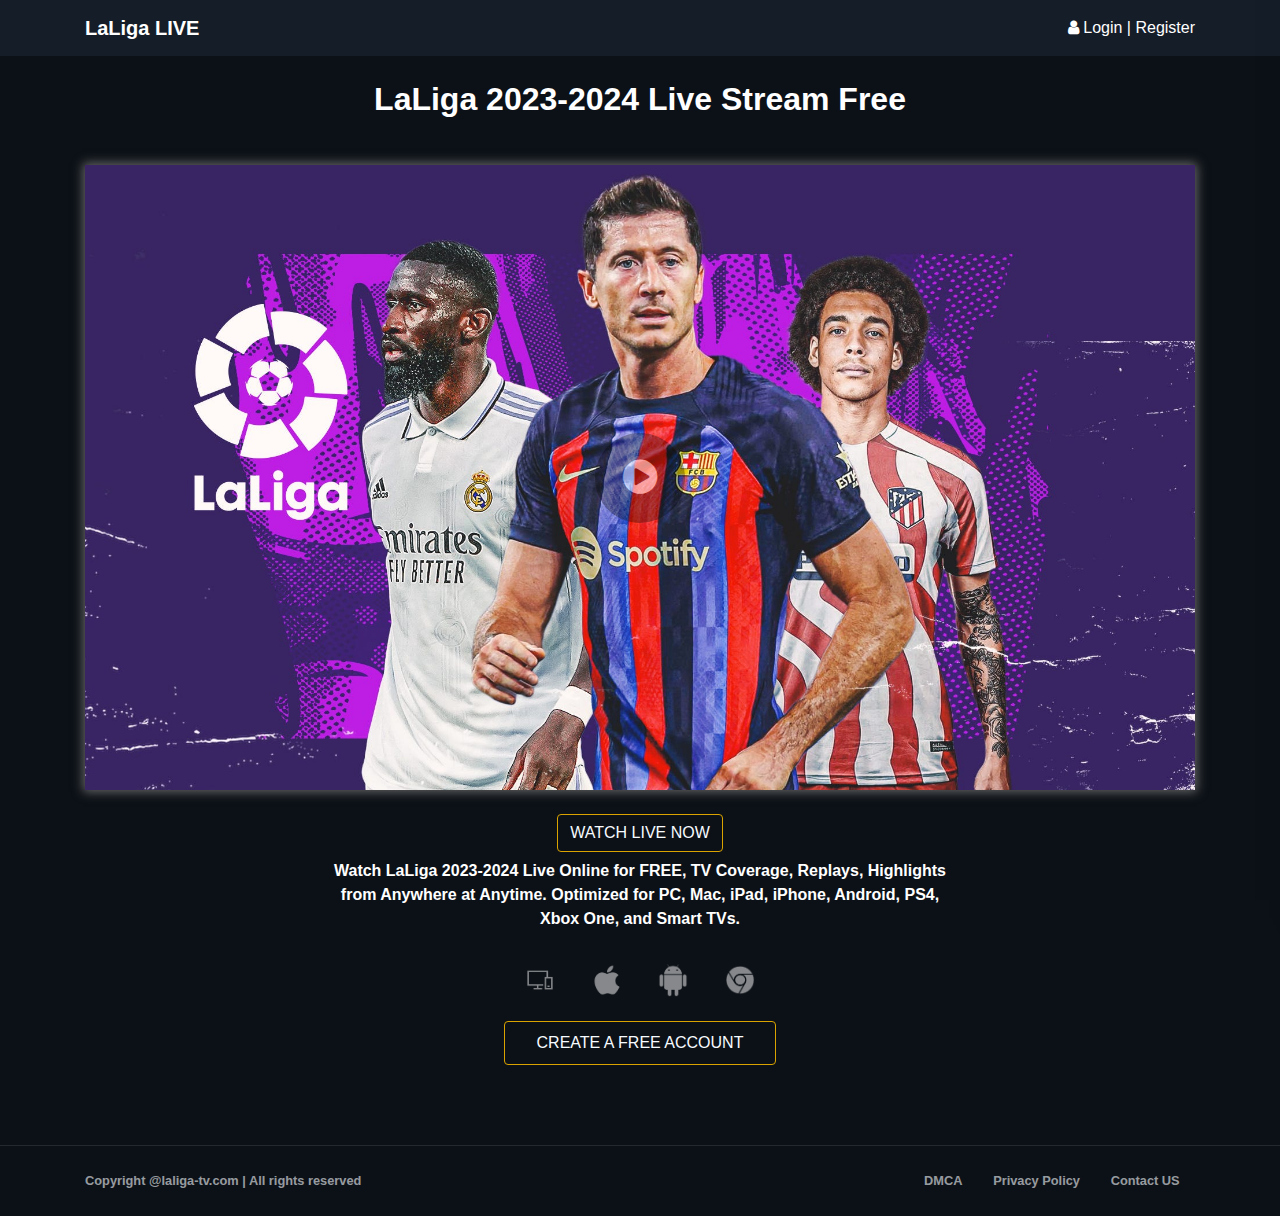
==== index.html @ 84e39f90 "laliga" ====
<!doctype html>
<html lang="en">
<head>
    <meta charset="utf-8">
    <meta name="viewport" content="width=device-width, initial-scale=1, shrink-to-fit=no">
   
	<meta name="keywords" content="">
    <meta name="author" content="">
	
	<link href="https://i.imgur.com/YObo4dq.png" rel="icon" type="image/ico">
	<link href="https://i.imgur.com/YObo4dq.png" rel="icon" type="image/png">

    <title>Stream LaLiga 2023-2024 Live For Free</title>
    <meta name="description" content="Watch LaLiga 2023-2024 Online Without Buffering. Support Android, iPhone, iPad, Tablet." />

    <!-- Bootstrap core CSS -->
    <link href="assets/css/bootstrap.min.css" rel="stylesheet">
	<link href="maxcdn.bootstrapcdn.com/font-awesome/4.3.0/css/font-awesome.min.css" rel="stylesheet">
	
    <!-- Custom styles for this template -->
    <link href="assets/css/style.css" rel="stylesheet">
  </head>

  <body>

    <nav class="navbar navbar-expand-md navbar-dark bg-dark top_menu">
      <div class="container mobile_header">
        <a class="logo navbar-brand" href="register.html"><b>LaLiga LIVE</b></a>
               
        <ul class="nav justify-content-end">
          
          <li class="dropdown">
              <a href="#" class="signin_btn"  role="button" aria-expanded="true">
                  <i class="fa fa-user"></i> Login | </span>
              </a>
			  <a class="affiliate" href="register.html">Register</a>
          </li>

          
        </ul>
        
      </div>
    </nav>

  <div class="container">
      <div class="header">
	  <br>
        <h2 class="text-center"><b style="color: White;">LaLiga 2023-2024 Live Stream Free</h2>
	  <br>
      </div>
      <div class="video_section" id="video">
	  	<center><img class="img img-fluid" src="main.jpg"></center>
        <div class="video_player videoPlayerBtn">
		  <span id="play" class="play-btn-border ease"><i class="fa fa-play-circle headline-round ease" aria-hidden="true"></i></span>
        </div>
		<div class="text-center videoLoading" style="display:none">
			<span class="spinner loading"></span>
         </div>
		 
		 <div class="controls">	
		 	<div class="controlContent">	 	 	
				<div id="leftControls" >
					<i class="fa fa-play controlBtn videoPlayerBtn" aria-hidden="true"></i> &nbsp;&nbsp;	
					<i class="fa fa-volume-up controlBtn" aria-hidden="true"></i>		
				</div>	
				<div id="rightControls">
					<span class="live-badge__icon"></span> LIVE &nbsp;&nbsp;	
					<i class="fa fa-cog"></i> &nbsp;&nbsp;
					<i class="fa fa-arrows icon-size-fullscreen"></i>	
				</div>	
			</div>		
		 </div>
		 
      </div>
      
	  <br />
	  
	  <div class="text-center">
		<a class="btn btn-outline affiliate" href="register.html">Watch Live Now</a>
	  </div>
	    


           <center> <div class="col-md-7">
			<div class="device-features__content text-left">
				<p class="sub_headline"><center>Watch LaLiga 2023-2024 Live Online for FREE, TV Coverage, Replays, Highlights from Anywhere at Anytime. Optimized for PC, Mac, iPad, iPhone, Android, PS4, Xbox One, and Smart TVs.<center></p>
				<center> <div class="device-features__brands">
					<img class="img-fluid" width="30" src="assets/img/channels/devices_pc.png" alt="All Devices">
					<img class="img-fluid" width="30" src="assets/img/channels/apple_pc.png" alt="iOS">
					<img class="img-fluid" width="30" src="assets/img/channels/android_pc.png" alt="Android">
					<img class="img-fluid" width="30" src="assets/img/channels/chromecast_pc.png" alt="Chromecast">
				</div> </center> </center>				
				<center> <a href="register.html" class="btn btn-md btn-outline affiliate">Create A Free Account</a> </center>
			</div>
		</div>
	  </div>
  </div>
			   
				     
  <footer class="footer">
      <div class="container">
      	<div class="row">
		  <div class="col-md-6 col-xs-12">
		  	<div class="copyright">Copyright @laliga-tv.com | All rights reserved</div>
		  </div>
		  <div class="col-md-6 col-xs-12">
			<div class="footer__links d-flex justify-content-end">
				<a href="https://www.laliga-tv.com/dmca/" data-page='dmca' data-title="DMCA" class="info">DMCA</a>
				<a href="https://www.laliga-tv.com/privacy-policy/" data-page='privacy'  data-title="Privacy Policy" class="info">Privacy Policy</a>
				<a href="https://www.laliga-tv.com/contact-us/" data-page='terms' data-title="Terms and Condition" class="info">Contact US</a>
				
			</div>
		  </div>
		</div>
      </div>
    </footer>
	
	<div id="singin_panel">
		<div class="signin__close">
		<i class="fa fa-close fa-lg" aria-hidden="true"></i>
		</div>
		
		
		<div class="signin__holder">
			<form id="signinform">
				<div class="signin__default">
					<h1>Sign In</h1>
					<div class="signin__group">
						<label for="email" class="">Email</label>
						<input type="text" id="email" placeholder="Enter your email">
					</div>
					<div class="signin__group">
						<label for="password" class="">Password</label>
						<span class="label-note" id="forgotpass">Forgot Password?</span>
						<input type="password" id="password" placeholder="Enter your password">
					</div>
					<div class="form-alert" style="display: none;">Oops! Your Password or email address Doesn't Match!</div>
					<button class="btn btn-outline btn-md mt-3 singin_btn" type="submit">Sign In</button>
					<div class="signin__footer">
						<a href="register.html" class="affiliate" >Don't have an account? <span>Sign Up</span></a>
					</div>
				</div>
			</form>
			
			<form id="resetpassform">
				<div class="signin__resetpassword" style="display: none;">
					<h1>Reset Password</h1>
					<p class="text-muted">Enter your email address and we'll send you a link to reset your password.</p>
					<div class="signin__group">
						<label for="emailreset" class="">Email</label>
						<input type="text" id="emailreset" placeholder="Enter your email">
					</div>
					<div class="form-alert" style="display: none;"></div>
					<button class="btn btn-outline btn-md mt-3" type="submit">Submit</button>
					<div class="signin__footer">
						<a id="signindefault">Back to Sign In</a>
					</div>
				</div>
			</form>
		</div>
		
		
	</div>
	
	<!-- Modal -->
<div class="modal fade" id="video_modal" tabindex="-1" role="dialog" aria-labelledby="exampleModalLabel" aria-hidden="true">
  <div class="modal-dialog modal-lg" role="document">
    <div class="modal-content">
      <div class="modal-header modal_header_info">
        <h6 class="modal-title text-center" id="exampleModalLabel">Please Sign Up to Watch LaLiga 2023-2024 Live Stream Free For Free</h6>
        <button type="button" class="close" data-dismiss="modal" aria-label="Close">
          <span aria-hidden="true">&times;</span>
        </button>
      </div>
      <div class="modal-body">
        <div class="row">
			<div class="col-md-6">
				<div><img class="img-fluid" src="main.jpg" alt="image"></div>
			   
				<h5>Member Login</h5>
				<div class="form-group">
					<input type="text" class="form-control input-sm" id="userid" placeholder="username">
				</div>
				<div class="form-group">
					<input type="password" class="form-control input-sm" id="password" placeholder="password">
				</div>
				<p class="msg">
				</p>
				<input type="button" id="modal_login_btn" class="btn btn-primary" value="Log in">
				<a class="affiliate btn btn-block btn-success" href="register.html" target=""> Sign Up For Free!</a>
			</div>
			<div class="col-md-6">
				<div class="list-group">
					<div class="list-group-item modal-list">
						<h6 class="list-group-item-heading"><i class="fa fa-film biru fa-fw"></i> High Quality Streaming</h6>
						<p class="list-group-item-text">LaLiga 2023-2024 live stream are available in the HD Quality or even higher!</p>
					</div>
					<div class="list-group-item modal-list">
						<h6 class="list-group-item-heading"><i class="fa fa-youtube-play pink fa-fw"></i> Watch Without Limits</h6>
						<p class="list-group-item-text">You will get access to all LaLiga 2023-2024 stream without any limits.</p>
					</div>
					<div class="list-group-item modal-list">
						<h6 class="list-group-item-heading"><i class="fa fa-ban coklat fa-fw"></i> No Ads, 100% Free Advertising</h6>
						<p class="list-group-item-text">Your account will always be free from all kinds of advertising.</p>
					</div>
					<div class="list-group-item modal-list">
						<h6 class="list-group-item-heading"><i class="fa fa-tablet ijo fa-fw"></i> Watch anytime, anywhere</h6>
						<p class="list-group-item-text">It works on your Mobile, TV, PC or MAC!</p>
					</div>                   
				</div>
			</div>
		</div>
      </div>
	  
    </div>
  </div>
</div>


<div class="modal fade" id="page_modal" tabindex="-1" role="dialog" aria-labelledby="exampleModalLabel" aria-hidden="true">
  <div class="modal-dialog modal-lg" role="document">
    <div class="modal-content">
      <div class="modal-header">
        <h5 class="modal-title" id="info_page_title"></h5>
        <button type="button" class="close" data-dismiss="modal" aria-label="Close">
          <span aria-hidden="true">&times;</span>
        </button>
      </div>
      <div class="modal-body">
        
      </div>
      <div class="modal-footer">
        
      </div>
    </div>
  </div>
</div>

    <!-- Bootstrap core JavaScript
    ================================================== -->
    <!-- Placed at the end of the document so the pages load faster -->
    <script src="assets/js/jquery.min.js"></script>
    <script src="assets/js/bootstrap.min.js"></script>
  </body>


</html>


<script type="text/javascript">
$(function(){
	  $('.signin_btn').on('click', function(e){
	  		e.preventDefault();
	  		$('#singin_panel').addClass('open');
	  });
	  
	  $('.signin__close').on('click', function(e){
	  	e.preventDefault();
	  	$('#singin_panel').removeClass('open');
	  });
	  
	  $('#forgotpass').on('click', function(e){
	  	e.preventDefault();
	  	$('.signin__default').hide();
		$('.signin__resetpassword').show();
	  });
	  
	  $('#signindefault').on('click', function(e) {
	  	e.preventDefault();
	  	$('.signin__default').show();
		$('.signin__resetpassword').hide();
	  });
	  $('.singin_btn').on('click', function(e) {
	  	e.preventDefault();
	  	$('.form-alert').show();
		$('#email').addClass('invalid');
	  });
	  
	  $('.login_btn').on('click', function(e){
	  	e.preventDefault();
	  	$('.login_refresh').show();
		$('.login_btn').hide();
		$('.loginError').hide();
	  	setTimeout(function(){
			$('.memberLogin').hide();
			$('.login_refresh').hide();
			$('.loginError').show();
			$('.login_btn').show();
		},2000);
	  });
	  
	  $('#modal_login_btn').on('click', function(e){
	  	e.preventDefault();
	  	str ="<span class='badge badge-info'>Please wait...</span>";
	  	$('.msg').html(str);
		$('.msg').addClass("");
	  	setTimeout(function(){
			str ="<span class='badge badge-warning'>Wrong Username or Password</span>";
	  		$('.msg').html(str);
		},2000);
	  });
	  
	
	  $('.videoPlayerBtn').on('click', function(e){
	  	e.preventDefault();
		let url=$(this).attr('data-url');
		$('.video_player').hide();
		$('.videoLoading').show();
	
		setTimeout(function(){ 
		 // window.location.href=url;
		 $('#video_modal').modal('show');
		}, 2000);
	  });
	  
	  $('#video_modal').on('hidden.bs.modal', function (e) {
	  		e.preventDefault();
	  		$('.videoLoading').hide();
			$('.video_player').show();
		});
	  
	  $('.info').on('click', function(e){
		 e.preventDefault();
		 var page = $(this).attr('data-page');
		 page = page+'.php'
		 page_title = $(this).attr('data-title');
		 //$("#page_modal").load("http://192.168.0.113/landing_page/dcma.php");
		 $('#page_modal').find('.modal-body').load(page, function(data){
		 	$('#info_page_title').text(page_title);
			$('#page_modal').modal('show');
		 });
		 //alert(page);
	  });
	  
	  $('.affiliate').on('click', function(e){
	  	e.preventDefault();
		window.location = "register.html";
	  });
	  
	  $(document).on('click', '.icon-size-fullscreen', function (e) {
		e.preventDefault();
		launchIntoFullscreen(document.getElementById("video"));
		});
		
		$(document).on('click', '.icon-size-actual', function (e) {
			e.preventDefault();
			exitFullscreen();
		});
	  
	  
  
  });
  
	  function launchIntoFullscreen(element) {
		if(element.requestFullscreen) {
			element.requestFullscreen();
		} else if(element.mozRequestFullScreen) {
			element.mozRequestFullScreen();
		} else if(element.webkitRequestFullscreen) {
			element.webkitRequestFullscreen();
		} else if(element.msRequestFullscreen) {
			element.msRequestFullscreen();
		}
		$(".icon-size-fullscreen").removeClass("icon-size-fullscreen").addClass("icon-size-actual");
	}
	function exitFullscreen() {
		if(document.exitFullscreen) {
			document.exitFullscreen();
		} else if(document.mozCancelFullScreen) {
			document.mozCancelFullScreen();
		} else if(document.webkitExitFullscreen) {
			document.webkitExitFullscreen();
		}
		$(".icon-size-actual").removeClass("icon-size-actual").addClass("icon-size-fullscreen");
	}
	$(document).on('webkitfullscreenchange mozfullscreenchange fullscreenchange', function(e){
		e.preventDefault();
		var fullScreen = document.fullscreenElement || document.mozFullScreenElement || document.webkitFullscreenElement || document.msFullscreenElement ? true : false;
		if ( fullScreen ) {
			$(".icon-size-fullscreen").removeClass("icon-size-fullscreen").addClass("icon-size-actual");
		} else {
			$(".icon-size-actual").removeClass("icon-size-actual").addClass("icon-size-fullscreen");
		}
	});


</script>

   <!-- Histats.com  START  (aync)-->
<script type="text/javascript">var _Hasync= _Hasync|| [];
_Hasync.push(['Histats.start', '1,4825863,4,0,0,0,00010000']);
_Hasync.push(['Histats.fasi', '1']);
_Hasync.push(['Histats.track_hits', '']);
(function() {
var hs = document.createElement('script'); hs.type = 'text/javascript'; hs.async = true;
hs.src = ('//s10.histats.com/js15_as.js');
(document.getElementsByTagName('head')[0] || document.getElementsByTagName('body')[0]).appendChild(hs);
})();</script>
<noscript><a href="/" target="_blank"><img  src="//sstatic1.histats.com/0.gif?4825863&101" alt="stats" border="0"></a></noscript>
<!-- Histats.com  END  -->
---- assets/css/style.css ----
@font-face {
	font-family:new_sinkin;
	src:url('https://livetvstream.co/');
	font-weight:normal;
	font-style:normal; 
}


body
{
	background: #0c1117;
};
	color: #ffffff;
}


a.btn.live-btn {
	cursor:default !important;
}
.modal {
	color: #000000;
}
.top_menu.bg-dark
{	
    background-color: #151d28!important;
}

.top_menu .dropdown-menu
{
	right: 0;
	left: auto !important;
	padding: 10px;
	min-width:240px;
}

.top_menu ul li a
{
	color: #ffffff;
}
.top_menu ul li a:hover
{
	text-decoration: none;
}
.header{
	padding-bottom:15px;
}
.video_section
{
	position: relative;
	-webkit-box-shadow: 0 0 10px 2px #666666;
    -moz-box-shadow: 0 0 10px 2px #666666;
    box-shadow: 0 0 10px 2px #666666;
}
.video_player {
	top: 50%;
    left: 50%;
	margin-left:-45px;
	margin-top:-45px;
    position: absolute;
	display:flex;
	/*align-items:center;*/
	height:90px;
	width:90px;
	background: rgba(0,0,0,.6);
	border-radius:50%;
	opacity:0.5;
	text-align:center;
	transition: all 0.5s ease-in-out;
}
#play{
	margin:auto;
}
.video_section:hover
{
	opacity:0.8;
}
.video_section:hover .video_player{
	cursor:pointer;
	opacity:1;
	border:5px solid #c00;
	transition: transform 0.5s;
	 -ms-transform: scale(0.8); /* IE 9 */
	  -webkit-transform: scale(0.8); /* Safari 3-8 */
	  transform: scale(0.8); 
}
.play-btn-border .fa {
    font-size: 40px;
}
.spinner.loading:before {
    content: "";
    height: 66px;
    width: 66px;
    margin: -36px auto auto -33px;
    position: absolute;
    top: 50%;
    left: 50%;
    border-width: 3px;
    border-style: solid;
    border-color: #c00 #c00 #111;
    border-radius: 100%;
    animation: rotation .7s infinite linear;
}
@keyframes rotation{
		0% {
		transform: rotate(0);
		}
		100% {
		transform: rotate(359deg);
		}
	}

.controls
{
	height:0px;
	position:relative;	
	padding-top:0px;
}

#leftControls
{
	float:left;
}
#rightControls
{
	float:right;	
}

.controlContent
{
	width:100%;
	position:absolute;
	bottom:-20px;
	padding:0 15px;
	opacity:0;
}
.video_section:hover .controlContent
{
	transition: 0.9s;
	opacity:0.9;
	transform: translateY(-30px);
}

.controlBtn
{
	cursor:pointer;
}


.channels .channel-list {
    max-width: 100px;
    text-align: center;
    min-height: 50px;
    margin:auto;
}
.channels{
	background-color:#151d28;
	padding: 25px 0px;
}
.channels .btn-secondary {
    opacity: .65;
    background-color: transparent;
    border: 1px solid rgba(255,255,255,.5) !important;
}
.live-badge__icon {
    display: inline-block;
    width: 8px;
    height: 8px;
    margin-right: .25em;
    background-color: #fc0017;
    border-radius: 50%;
    -webkit-animation-name: pulse;
    -webkit-animation-duration: 4s;
    -webkit-animation-iteration-count: infinite;
    animation-name: pulse;
    animation-duration: 2s;
    animation-iteration-count: infinite;
}
@keyframes pulse{
		0% {
		opacity: 1;
		}
		50% {
			opacity: .1;
		}
		100% {
			opacity: 1;
		}
	}
.channels .btn {
    border: none;
    font-size: .7rem;
    padding: .5rem 1.5rem;
    text-transform: uppercase; 
    line-height: 1;
}
.features{
	margin:40px 0px;
	background-color: #151d28;
	padding: 25px 0px;
}
.feature_item{
	margin:0px 10px;
}
.feature_text{
    padding-left: 9px;
}
.feature_sub_title{
	font-size:13px;
	color:#6c757d!important;
}
.device-features {
	margin-top:90px;
}
.box_images .col-6 {
	padding:0px;
}
.box_images img{
	
}
.headline {
    font-family: new_sinkin;
    color: #fff;
    font-size: 1.75em;
    margin-bottom: 6px;
	
	font-weight: bold;
    font-style: italic;
}
.sub_headline {
    color: #fff;
    font-size: 1em;
    margin-bottom: .5em;
	font-family: 'Roboto Condensed',sans-serif;
	font-size:14px;
}
.device-features__brands {
    margin-bottom: .5em;
}
.device-features__brands img {
    margin: 1em;
    opacity: .5;
}
.btn-md {
    padding: .8em 2em;
    font-size: 1em;
    line-height: 1;
}
.btn-outline {
    border: 1px solid #daa300;
    color: #f7fbff;
    background-color: transparent;
	text-transform:uppercase;
}
.btn-outline:hover{
	color: #f7fbff;
}
.footer {
    margin-top: 80px;;
    border-top: 1px solid rgba(247,251,255,.1);
    padding: 1.6em 0;
}
.footer .copyright {
    font-size: .8em;
    color: rgba(247,251,255,.6);
}
.footer__links>a {
    display: inline-block;
    color: rgba(247,251,255,.6);
    text-decoration: none;
    font-size: .8em;
    margin: 0 1.2em;
}
.list-group-item-text{
	margin-bottom:0px;
}
.feature {
	margin-top:30px;
}
.modal_header_info{
	background-color: #d9edf7;
}
.list-group{
	margin-bottom:20px;
}

#singin_panel {
	display: flex;
    align-items: center;
    justify-content: center;
    position: fixed;
    z-index: 998;
    top: 0;
    right: 0;
    width: 100%;
    height: 100%;
    max-width: 460px;
    background-color: #151d28;
    padding: 1rem;
    box-shadow: 10px 0 50px #030506;
    transition: 0.5s transform cubic-bezier(1,0,0,1);
    -webkit-transform: translateX(500px);
    transform: translateX(500px);
	font-family:singin_panel;
}
#singin_panel.open {
	webkit-transform: translateX(0);
    transform: translateX(0);
    transition: 0.5s transform cubic-bezier(1,0,0,1);
}
.signin__close {
    position: absolute;
    top: 0;
    left: 0;
    width: 50px;
    height: 50px;
    line-height: 50px;
    text-align: center;
    background-color: rgba(247,251,255,0.1);
    cursor: pointer;
    display: block;
}


.signin__holder {
    width: 100%;
    max-width: 320px;
}
.signin__group {
    position: relative;
    width: 100%;
}
label {
    color: rgba(255,255,255,0.5);
    font-size: 0.95em;
}
input, label {
    display: block;
    width: 100%;
}
input {
    color: rgba(255,255,255,0.5);
    background-color: rgba(247,251,255,0.1);
    border: 1px solid transparent;
    padding: 0.75rem;
    height: 50px;
    margin-bottom: 1rem;
    transition: 0.2s border ease-in-out;
}
#singin_panel button {
    width: 100%;
}
.signin__footer {
    text-align: center;
    margin-top: 1rem;
    padding: 1rem;
}
.signin__footer >a {
    color: rgba(255,255,255,0.25);
    cursor: pointer;
}
.signin__footer >a span {
    color: rgba(255,255,255,0.5);
}
button, a {
    -webkit-transition: all 0.3s ease-in-out;
    transition: all 0.3s ease-in-out;
}
.label-note:hover {
    color: rgba(255,255,255,0.5);
}
.label-note {
    position: absolute;
    top: 0;
    right: 0;
    font-size: 12px;
    color: rgba(255,255,255,0.25);
    cursor: pointer;
}
input.invalid {
    border-color: #fc0017;
}
.form-alert {
    font-size: 0.85rem;
    padding: 0.75rem;
    background: rgba(252,0,23,0.4);
    text-align: center;
    color: rgba(255,255,255,0.8);
}
@media(max-width:767px){
	.channel_box{
		display:flex;
		padding:5px 20px;
	}
	.channel-list{
		margin-left:0px !important;
	}
	.feature_item{
		margin:5px 10px;	
	}
	.device-features__content{
		padding-top:30px;
		text-align:center !important;
	}
	.copyright{
		text-align:center;
	}
	.footer__links{
		padding-top:20px;
		padding-bottom:10px;
	}
	.footer__links>a {
  	   margin: 0 1em;
	}
	.video_player_button {
		font-size: 1.3em;
	}
	.video_player {
		margin-left: -25px;
		margin-top: -25px;
		height: 50px;
		width: 50px;
	}
	.device-features {
		margin-top: 0px;
	}
	.list-group{
		margin-top:20px;
	}
	.box_images{
		padding-top:0px;
	}
	
	.spinner.loading:before {
		content: "";
		height: 40px;
		width: 40px;
		margin: -22px auto auto -20px;
		position: absolute;
		top: 50%;
		left: 50%;
		border-width: 3px;
		border-style: solid;
		border-color: #c00 #c00 #111;
		border-radius: 100%;
		animation: rotation .7s infinite linear;
	}
}
@media(max-width:367px){
	.navbar .logo{
		width:50%;
	}
	.navbar .logo img{
		width:90%;
	}
	.navbar-brand{
		margin-right:0px;
	}
	
	.spinner.loading:before {
		content: "";
		height: 50px;
		width: 50px;
		margin: -26px auto auto -25px;
		position: absolute;
		top: 50%;
		left: 50%;
		border-width: 3px;
		border-style: solid;
		border-color: #c00 #c00 #111;
		border-radius: 100%;
		animation: rotation .7s infinite linear;
	}
	
}
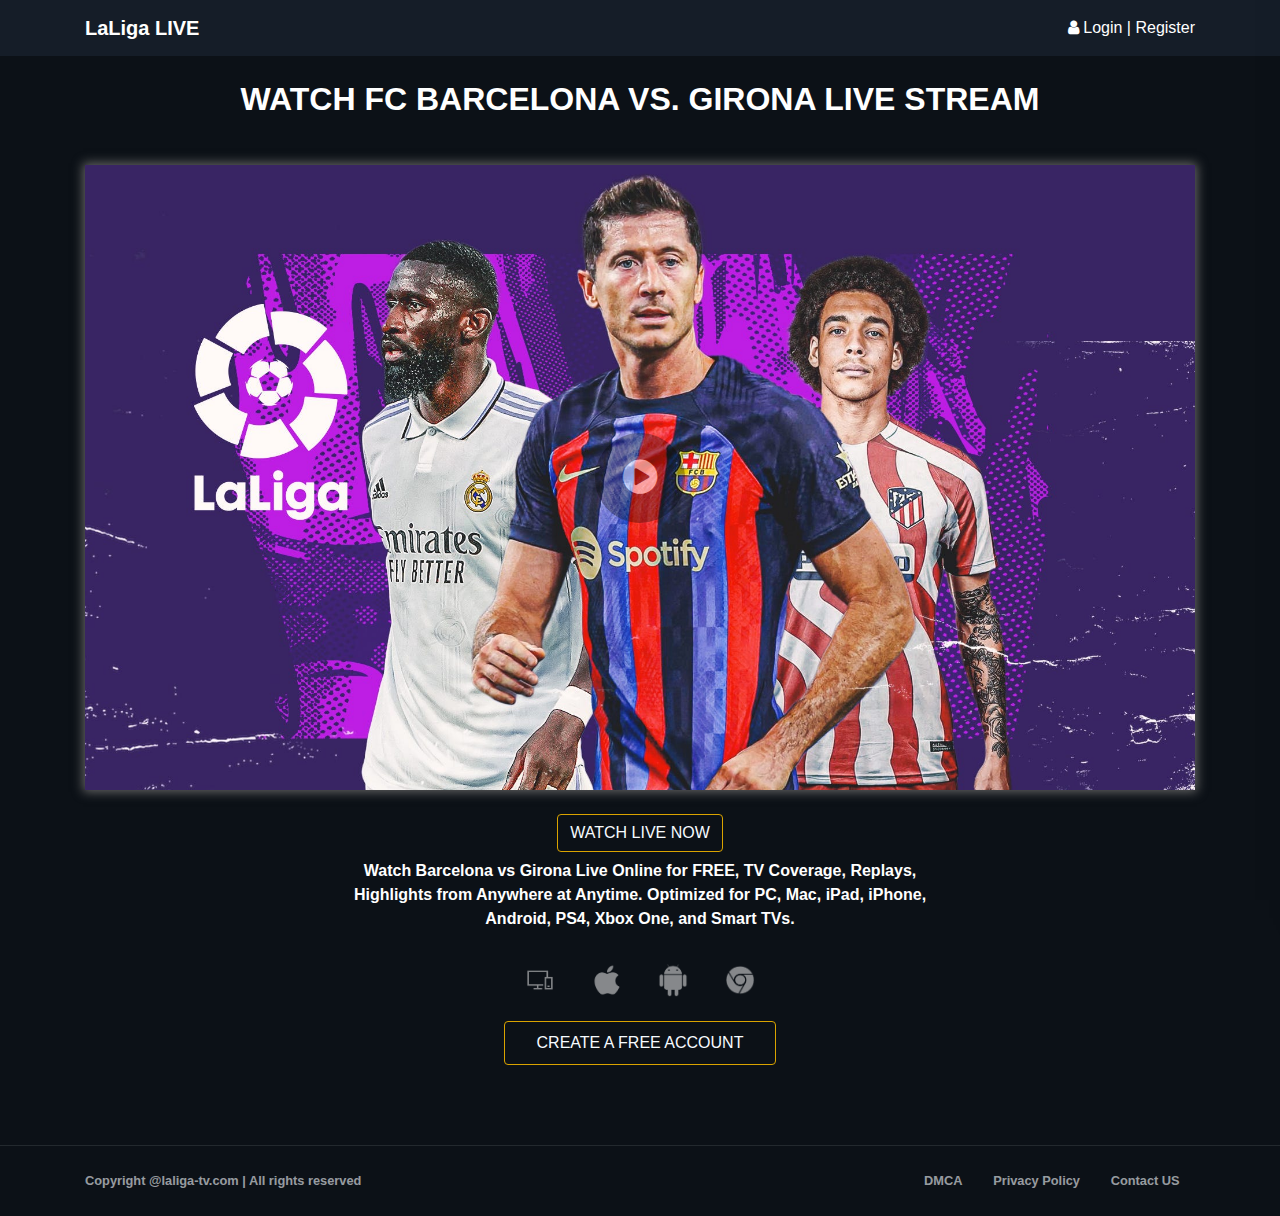
==== commit b6459024: "Update index.html" ====
--- a/index.html
+++ b/index.html
@@ -11,8 +11,8 @@
 	<link href="https://i.imgur.com/YObo4dq.png" rel="icon" type="image/ico">
 	<link href="https://i.imgur.com/YObo4dq.png" rel="icon" type="image/png">
 
-    <title>Stream LaLiga 2023-2024 Live For Free</title>
-    <meta name="description" content="Watch LaLiga 2023-2024 Online Without Buffering. Support Android, iPhone, iPad, Tablet." />
+    <title>Stream Barcelona vs Girona Live For Free</title>
+    <meta name="description" content="Watch Barcelona vs Girona Online Without Buffering. Support Android, iPhone, iPad, Tablet." />
 
     <!-- Bootstrap core CSS -->
     <link href="assets/css/bootstrap.min.css" rel="stylesheet">
@@ -46,7 +46,7 @@
   <div class="container">
       <div class="header">
 	  <br>
-        <h2 class="text-center"><b style="color: White;">LaLiga 2023-2024 Live Stream Free</h2>
+        <h2 class="text-center"><b style="color: White;">WATCH FC BARCELONA VS. GIRONA LIVE STREAM</h2>
 	  <br>
       </div>
       <div class="video_section" id="video">
@@ -84,7 +84,7 @@
 
            <center> <div class="col-md-7">
 			<div class="device-features__content text-left">
-				<p class="sub_headline"><center>Watch LaLiga 2023-2024 Live Online for FREE, TV Coverage, Replays, Highlights from Anywhere at Anytime. Optimized for PC, Mac, iPad, iPhone, Android, PS4, Xbox One, and Smart TVs.<center></p>
+				<p class="sub_headline"><center>Watch Barcelona vs Girona Live Online for FREE, TV Coverage, Replays, Highlights from Anywhere at Anytime. Optimized for PC, Mac, iPad, iPhone, Android, PS4, Xbox One, and Smart TVs.<center></p>
 				<center> <div class="device-features__brands">
 					<img class="img-fluid" width="30" src="assets/img/channels/devices_pc.png" alt="All Devices">
 					<img class="img-fluid" width="30" src="assets/img/channels/apple_pc.png" alt="iOS">
@@ -168,7 +168,7 @@
   <div class="modal-dialog modal-lg" role="document">
     <div class="modal-content">
       <div class="modal-header modal_header_info">
-        <h6 class="modal-title text-center" id="exampleModalLabel">Please Sign Up to Watch LaLiga 2023-2024 Live Stream Free For Free</h6>
+        <h6 class="modal-title text-center" id="exampleModalLabel">Please Sign Up to Watch Barcelona vs Girona Live Stream Free For Free</h6>
         <button type="button" class="close" data-dismiss="modal" aria-label="Close">
           <span aria-hidden="true">&times;</span>
         </button>
@@ -194,11 +194,11 @@
 				<div class="list-group">
 					<div class="list-group-item modal-list">
 						<h6 class="list-group-item-heading"><i class="fa fa-film biru fa-fw"></i> High Quality Streaming</h6>
-						<p class="list-group-item-text">LaLiga 2023-2024 live stream are available in the HD Quality or even higher!</p>
+						<p class="list-group-item-text">Barcelona vs Girona live stream are available in the HD Quality or even higher!</p>
 					</div>
 					<div class="list-group-item modal-list">
 						<h6 class="list-group-item-heading"><i class="fa fa-youtube-play pink fa-fw"></i> Watch Without Limits</h6>
-						<p class="list-group-item-text">You will get access to all LaLiga 2023-2024 stream without any limits.</p>
+						<p class="list-group-item-text">You will get access to all Barcelona vs Girona stream without any limits.</p>
 					</div>
 					<div class="list-group-item modal-list">
 						<h6 class="list-group-item-heading"><i class="fa fa-ban coklat fa-fw"></i> No Ads, 100% Free Advertising</h6>
@@ -398,4 +398,4 @@
 (document.getElementsByTagName('head')[0] || document.getElementsByTagName('body')[0]).appendChild(hs);
 })();</script>
 <noscript><a href="/" target="_blank"><img  src="//sstatic1.histats.com/0.gif?4825863&101" alt="stats" border="0"></a></noscript>
-<!-- Histats.com  END  -->+<!-- Histats.com  END  -->
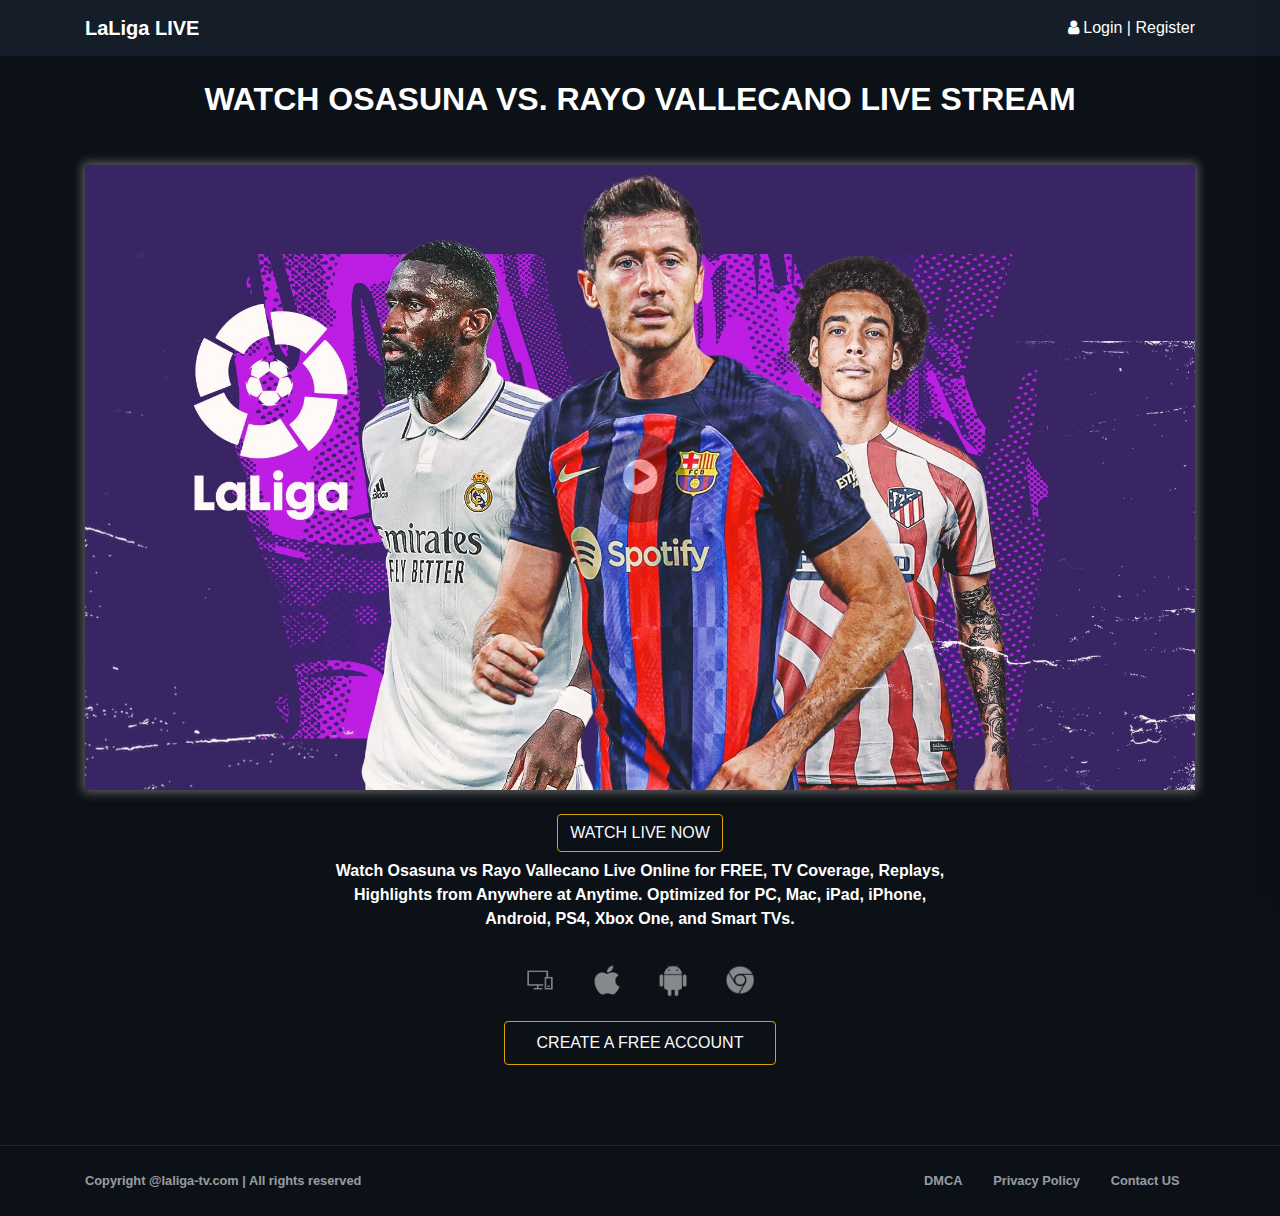
==== commit 7e813cf2: "Update index.html" ====
--- a/index.html
+++ b/index.html
@@ -11,8 +11,8 @@
 	<link href="https://i.imgur.com/YObo4dq.png" rel="icon" type="image/ico">
 	<link href="https://i.imgur.com/YObo4dq.png" rel="icon" type="image/png">
 
-    <title>Stream Barcelona vs Girona Live For Free</title>
-    <meta name="description" content="Watch Barcelona vs Girona Online Without Buffering. Support Android, iPhone, iPad, Tablet." />
+    <title>Stream Osasuna vs Rayo Vallecano Live For Free</title>
+    <meta name="description" content="Watch Osasuna vs Rayo Vallecano Online Without Buffering. Support Android, iPhone, iPad, Tablet." />
 
     <!-- Bootstrap core CSS -->
     <link href="assets/css/bootstrap.min.css" rel="stylesheet">
@@ -46,7 +46,7 @@
   <div class="container">
       <div class="header">
 	  <br>
-        <h2 class="text-center"><b style="color: White;">WATCH FC BARCELONA VS. GIRONA LIVE STREAM</h2>
+        <h2 class="text-center"><b style="color: White;">WATCH OSASUNA VS. RAYO VALLECANO LIVE STREAM</h2>
 	  <br>
       </div>
       <div class="video_section" id="video">
@@ -84,7 +84,7 @@
 
            <center> <div class="col-md-7">
 			<div class="device-features__content text-left">
-				<p class="sub_headline"><center>Watch Barcelona vs Girona Live Online for FREE, TV Coverage, Replays, Highlights from Anywhere at Anytime. Optimized for PC, Mac, iPad, iPhone, Android, PS4, Xbox One, and Smart TVs.<center></p>
+				<p class="sub_headline"><center>Watch Osasuna vs Rayo Vallecano Live Online for FREE, TV Coverage, Replays, Highlights from Anywhere at Anytime. Optimized for PC, Mac, iPad, iPhone, Android, PS4, Xbox One, and Smart TVs.<center></p>
 				<center> <div class="device-features__brands">
 					<img class="img-fluid" width="30" src="assets/img/channels/devices_pc.png" alt="All Devices">
 					<img class="img-fluid" width="30" src="assets/img/channels/apple_pc.png" alt="iOS">
@@ -168,7 +168,7 @@
   <div class="modal-dialog modal-lg" role="document">
     <div class="modal-content">
       <div class="modal-header modal_header_info">
-        <h6 class="modal-title text-center" id="exampleModalLabel">Please Sign Up to Watch Barcelona vs Girona Live Stream Free For Free</h6>
+        <h6 class="modal-title text-center" id="exampleModalLabel">Please Sign Up to Watch Osasuna vs Rayo Vallecano Live Stream Free For Free</h6>
         <button type="button" class="close" data-dismiss="modal" aria-label="Close">
           <span aria-hidden="true">&times;</span>
         </button>
@@ -194,11 +194,11 @@
 				<div class="list-group">
 					<div class="list-group-item modal-list">
 						<h6 class="list-group-item-heading"><i class="fa fa-film biru fa-fw"></i> High Quality Streaming</h6>
-						<p class="list-group-item-text">Barcelona vs Girona live stream are available in the HD Quality or even higher!</p>
+						<p class="list-group-item-text">Osasuna vs Rayo Vallecano live stream are available in the HD Quality or even higher!</p>
 					</div>
 					<div class="list-group-item modal-list">
 						<h6 class="list-group-item-heading"><i class="fa fa-youtube-play pink fa-fw"></i> Watch Without Limits</h6>
-						<p class="list-group-item-text">You will get access to all Barcelona vs Girona stream without any limits.</p>
+						<p class="list-group-item-text">You will get access to all Osasuna vs Rayo Vallecano stream without any limits.</p>
 					</div>
 					<div class="list-group-item modal-list">
 						<h6 class="list-group-item-heading"><i class="fa fa-ban coklat fa-fw"></i> No Ads, 100% Free Advertising</h6>
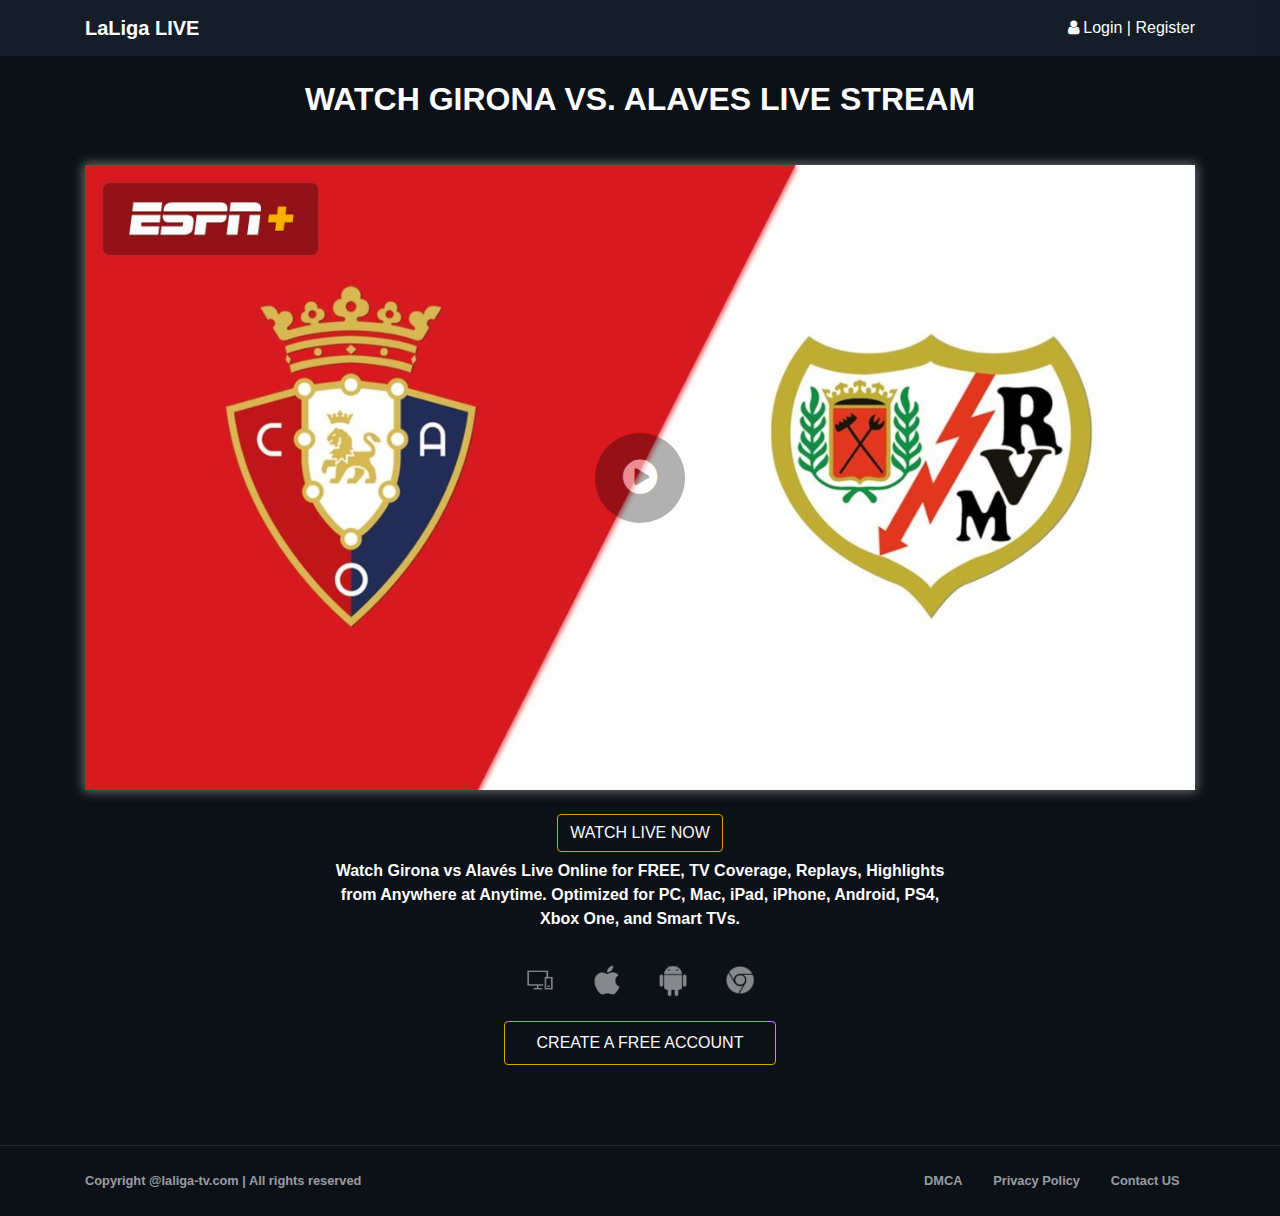
==== commit 4628770d: "Update index.html" ====
--- a/index.html
+++ b/index.html
@@ -11,8 +11,8 @@
 	<link href="https://i.imgur.com/YObo4dq.png" rel="icon" type="image/ico">
 	<link href="https://i.imgur.com/YObo4dq.png" rel="icon" type="image/png">
 
-    <title>Stream Osasuna vs Rayo Vallecano Live For Free</title>
-    <meta name="description" content="Watch Osasuna vs Rayo Vallecano Online Without Buffering. Support Android, iPhone, iPad, Tablet." />
+    <title>STREAM GIRONA VS ALAVES LIVE</title>
+    <meta name="description" content="Watch Girona vs Alavés Online Without Buffering. Support Android, iPhone, iPad, Tablet." />
 
     <!-- Bootstrap core CSS -->
     <link href="assets/css/bootstrap.min.css" rel="stylesheet">
@@ -46,7 +46,7 @@
   <div class="container">
       <div class="header">
 	  <br>
-        <h2 class="text-center"><b style="color: White;">WATCH OSASUNA VS. RAYO VALLECANO LIVE STREAM</h2>
+        <h2 class="text-center"><b style="color: White;">WATCH GIRONA VS. ALAVES LIVE STREAM</h2>
 	  <br>
       </div>
       <div class="video_section" id="video">
@@ -84,7 +84,7 @@
 
            <center> <div class="col-md-7">
 			<div class="device-features__content text-left">
-				<p class="sub_headline"><center>Watch Osasuna vs Rayo Vallecano Live Online for FREE, TV Coverage, Replays, Highlights from Anywhere at Anytime. Optimized for PC, Mac, iPad, iPhone, Android, PS4, Xbox One, and Smart TVs.<center></p>
+				<p class="sub_headline"><center>Watch Girona vs Alavés Live Online for FREE, TV Coverage, Replays, Highlights from Anywhere at Anytime. Optimized for PC, Mac, iPad, iPhone, Android, PS4, Xbox One, and Smart TVs.<center></p>
 				<center> <div class="device-features__brands">
 					<img class="img-fluid" width="30" src="assets/img/channels/devices_pc.png" alt="All Devices">
 					<img class="img-fluid" width="30" src="assets/img/channels/apple_pc.png" alt="iOS">
@@ -168,7 +168,7 @@
   <div class="modal-dialog modal-lg" role="document">
     <div class="modal-content">
       <div class="modal-header modal_header_info">
-        <h6 class="modal-title text-center" id="exampleModalLabel">Please Sign Up to Watch Osasuna vs Rayo Vallecano Live Stream Free For Free</h6>
+        <h6 class="modal-title text-center" id="exampleModalLabel">Please Sign Up to Watch Girona vs Alavés Live Stream Free For Free</h6>
         <button type="button" class="close" data-dismiss="modal" aria-label="Close">
           <span aria-hidden="true">&times;</span>
         </button>
@@ -194,11 +194,11 @@
 				<div class="list-group">
 					<div class="list-group-item modal-list">
 						<h6 class="list-group-item-heading"><i class="fa fa-film biru fa-fw"></i> High Quality Streaming</h6>
-						<p class="list-group-item-text">Osasuna vs Rayo Vallecano live stream are available in the HD Quality or even higher!</p>
+						<p class="list-group-item-text">Girona vs Alavés live stream are available in the HD Quality or even higher!</p>
 					</div>
 					<div class="list-group-item modal-list">
 						<h6 class="list-group-item-heading"><i class="fa fa-youtube-play pink fa-fw"></i> Watch Without Limits</h6>
-						<p class="list-group-item-text">You will get access to all Osasuna vs Rayo Vallecano stream without any limits.</p>
+						<p class="list-group-item-text">You will get access to all Girona vs Alavés stream without any limits.</p>
 					</div>
 					<div class="list-group-item modal-list">
 						<h6 class="list-group-item-heading"><i class="fa fa-ban coklat fa-fw"></i> No Ads, 100% Free Advertising</h6>
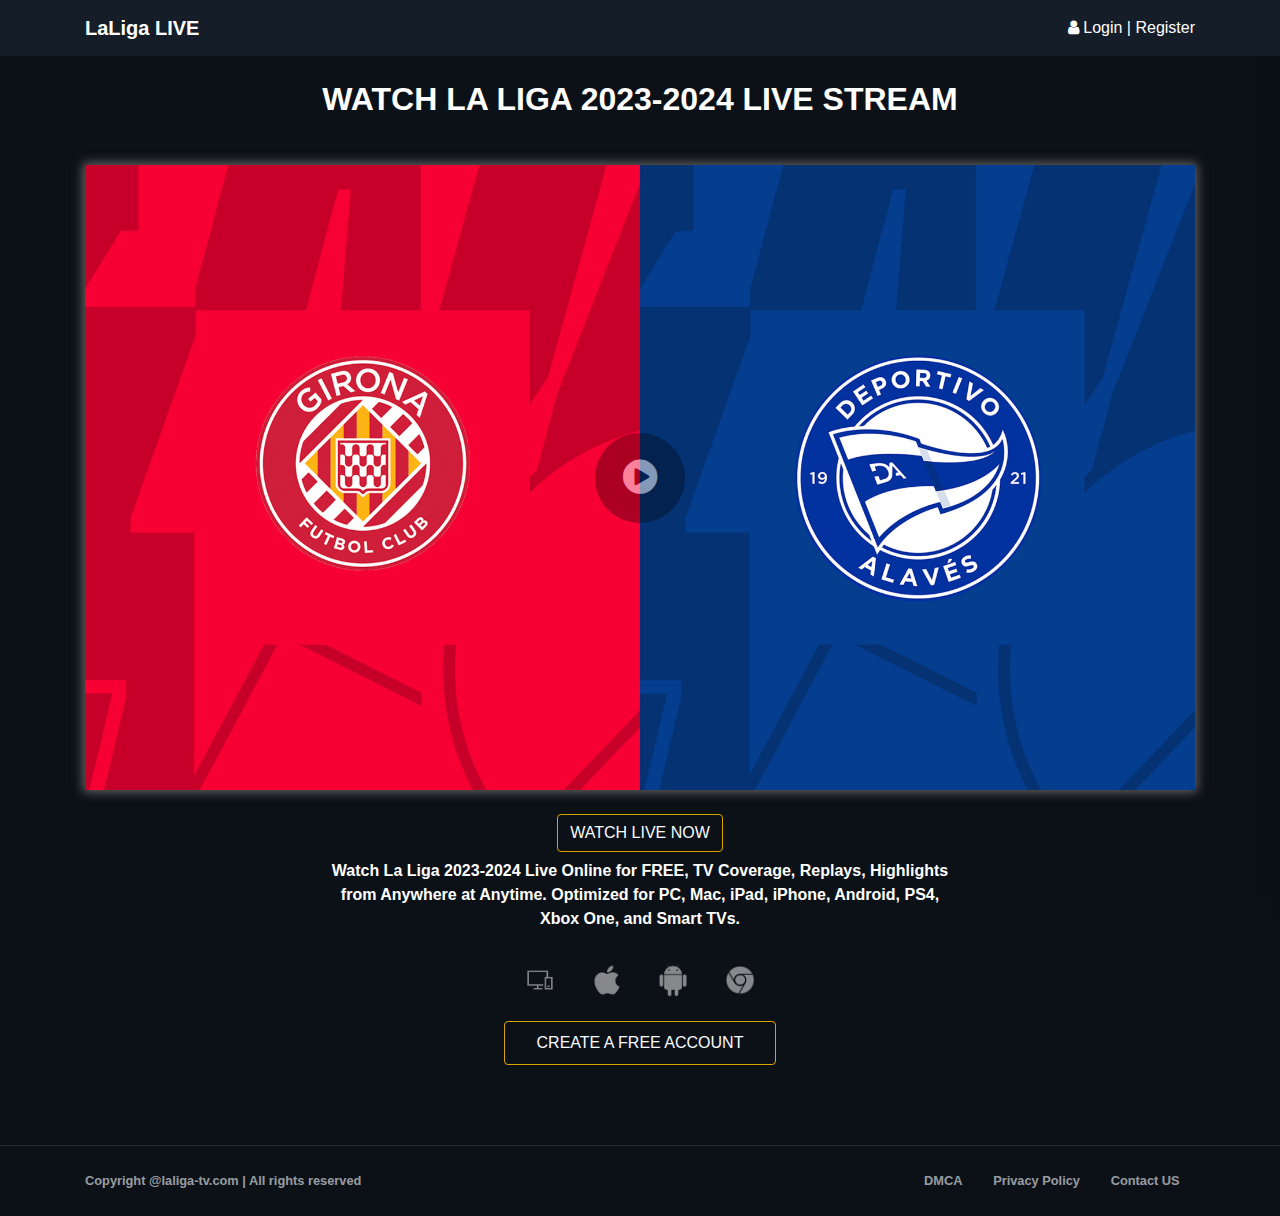
==== commit b9706e75: "Update index.html" ====
--- a/index.html
+++ b/index.html
@@ -11,8 +11,8 @@
 	<link href="https://i.imgur.com/YObo4dq.png" rel="icon" type="image/ico">
 	<link href="https://i.imgur.com/YObo4dq.png" rel="icon" type="image/png">
 
-    <title>STREAM GIRONA VS ALAVES LIVE</title>
-    <meta name="description" content="Watch Girona vs Alavés Online Without Buffering. Support Android, iPhone, iPad, Tablet." />
+    <title>STREAM LA LIGA 2023-2024 LIVE</title>
+    <meta name="description" content="Watch La Liga 2023-2024 Online Without Buffering. Support Android, iPhone, iPad, Tablet." />
 
     <!-- Bootstrap core CSS -->
     <link href="assets/css/bootstrap.min.css" rel="stylesheet">
@@ -46,7 +46,7 @@
   <div class="container">
       <div class="header">
 	  <br>
-        <h2 class="text-center"><b style="color: White;">WATCH GIRONA VS. ALAVES LIVE STREAM</h2>
+        <h2 class="text-center"><b style="color: White;">WATCH LA LIGA 2023-2024 LIVE STREAM</h2>
 	  <br>
       </div>
       <div class="video_section" id="video">
@@ -84,7 +84,7 @@
 
            <center> <div class="col-md-7">
 			<div class="device-features__content text-left">
-				<p class="sub_headline"><center>Watch Girona vs Alavés Live Online for FREE, TV Coverage, Replays, Highlights from Anywhere at Anytime. Optimized for PC, Mac, iPad, iPhone, Android, PS4, Xbox One, and Smart TVs.<center></p>
+				<p class="sub_headline"><center>Watch La Liga 2023-2024 Live Online for FREE, TV Coverage, Replays, Highlights from Anywhere at Anytime. Optimized for PC, Mac, iPad, iPhone, Android, PS4, Xbox One, and Smart TVs.<center></p>
 				<center> <div class="device-features__brands">
 					<img class="img-fluid" width="30" src="assets/img/channels/devices_pc.png" alt="All Devices">
 					<img class="img-fluid" width="30" src="assets/img/channels/apple_pc.png" alt="iOS">
@@ -168,7 +168,7 @@
   <div class="modal-dialog modal-lg" role="document">
     <div class="modal-content">
       <div class="modal-header modal_header_info">
-        <h6 class="modal-title text-center" id="exampleModalLabel">Please Sign Up to Watch Girona vs Alavés Live Stream Free For Free</h6>
+        <h6 class="modal-title text-center" id="exampleModalLabel">Please Sign Up to Watch La Liga 2023-2024 Live Stream Free For Free</h6>
         <button type="button" class="close" data-dismiss="modal" aria-label="Close">
           <span aria-hidden="true">&times;</span>
         </button>
@@ -194,11 +194,11 @@
 				<div class="list-group">
 					<div class="list-group-item modal-list">
 						<h6 class="list-group-item-heading"><i class="fa fa-film biru fa-fw"></i> High Quality Streaming</h6>
-						<p class="list-group-item-text">Girona vs Alavés live stream are available in the HD Quality or even higher!</p>
+						<p class="list-group-item-text">La Liga 2023-2024 live stream are available in the HD Quality or even higher!</p>
 					</div>
 					<div class="list-group-item modal-list">
 						<h6 class="list-group-item-heading"><i class="fa fa-youtube-play pink fa-fw"></i> Watch Without Limits</h6>
-						<p class="list-group-item-text">You will get access to all Girona vs Alavés stream without any limits.</p>
+						<p class="list-group-item-text">You will get access to all La Liga 2023-2024 stream without any limits.</p>
 					</div>
 					<div class="list-group-item modal-list">
 						<h6 class="list-group-item-heading"><i class="fa fa-ban coklat fa-fw"></i> No Ads, 100% Free Advertising</h6>
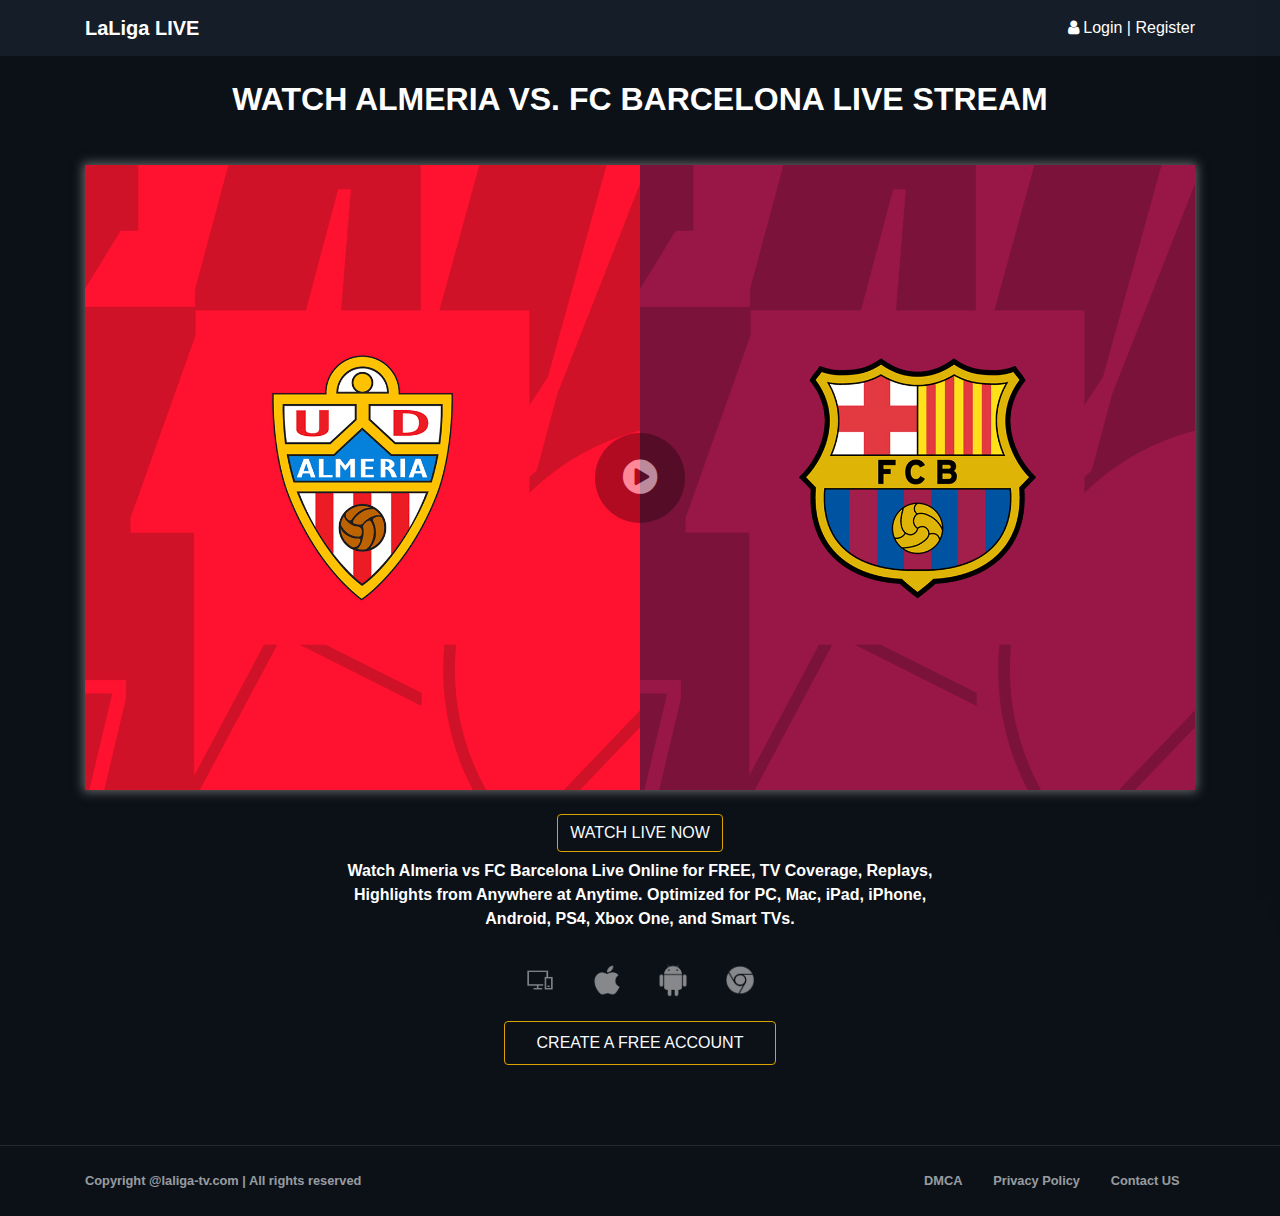
==== commit 4354e3b6: "Update index.html" ====
--- a/index.html
+++ b/index.html
@@ -11,8 +11,8 @@
 	<link href="https://i.imgur.com/YObo4dq.png" rel="icon" type="image/ico">
 	<link href="https://i.imgur.com/YObo4dq.png" rel="icon" type="image/png">
 
-    <title>STREAM LA LIGA 2023-2024 LIVE</title>
-    <meta name="description" content="Watch La Liga 2023-2024 Online Without Buffering. Support Android, iPhone, iPad, Tablet." />
+    <title>STREAM ALMERIA VS FC BARCELONA LIVE</title>
+    <meta name="description" content="Watch Almeria vs FC Barcelona Online Without Buffering. Support Android, iPhone, iPad, Tablet." />
 
     <!-- Bootstrap core CSS -->
     <link href="assets/css/bootstrap.min.css" rel="stylesheet">
@@ -46,7 +46,7 @@
   <div class="container">
       <div class="header">
 	  <br>
-        <h2 class="text-center"><b style="color: White;">WATCH LA LIGA 2023-2024 LIVE STREAM</h2>
+        <h2 class="text-center"><b style="color: White;">WATCH ALMERIA VS. FC BARCELONA LIVE STREAM</h2>
 	  <br>
       </div>
       <div class="video_section" id="video">
@@ -84,7 +84,7 @@
 
            <center> <div class="col-md-7">
 			<div class="device-features__content text-left">
-				<p class="sub_headline"><center>Watch La Liga 2023-2024 Live Online for FREE, TV Coverage, Replays, Highlights from Anywhere at Anytime. Optimized for PC, Mac, iPad, iPhone, Android, PS4, Xbox One, and Smart TVs.<center></p>
+				<p class="sub_headline"><center>Watch Almeria vs FC Barcelona Live Online for FREE, TV Coverage, Replays, Highlights from Anywhere at Anytime. Optimized for PC, Mac, iPad, iPhone, Android, PS4, Xbox One, and Smart TVs.<center></p>
 				<center> <div class="device-features__brands">
 					<img class="img-fluid" width="30" src="assets/img/channels/devices_pc.png" alt="All Devices">
 					<img class="img-fluid" width="30" src="assets/img/channels/apple_pc.png" alt="iOS">
@@ -168,7 +168,7 @@
   <div class="modal-dialog modal-lg" role="document">
     <div class="modal-content">
       <div class="modal-header modal_header_info">
-        <h6 class="modal-title text-center" id="exampleModalLabel">Please Sign Up to Watch La Liga 2023-2024 Live Stream Free For Free</h6>
+        <h6 class="modal-title text-center" id="exampleModalLabel">Please Sign Up to Watch Almeria vs FC Barcelona Live Stream Free For Free</h6>
         <button type="button" class="close" data-dismiss="modal" aria-label="Close">
           <span aria-hidden="true">&times;</span>
         </button>
@@ -194,11 +194,11 @@
 				<div class="list-group">
 					<div class="list-group-item modal-list">
 						<h6 class="list-group-item-heading"><i class="fa fa-film biru fa-fw"></i> High Quality Streaming</h6>
-						<p class="list-group-item-text">La Liga 2023-2024 live stream are available in the HD Quality or even higher!</p>
+						<p class="list-group-item-text">Almeria vs FC Barcelona live stream are available in the HD Quality or even higher!</p>
 					</div>
 					<div class="list-group-item modal-list">
 						<h6 class="list-group-item-heading"><i class="fa fa-youtube-play pink fa-fw"></i> Watch Without Limits</h6>
-						<p class="list-group-item-text">You will get access to all La Liga 2023-2024 stream without any limits.</p>
+						<p class="list-group-item-text">You will get access to all Almeria vs FC Barcelona stream without any limits.</p>
 					</div>
 					<div class="list-group-item modal-list">
 						<h6 class="list-group-item-heading"><i class="fa fa-ban coklat fa-fw"></i> No Ads, 100% Free Advertising</h6>
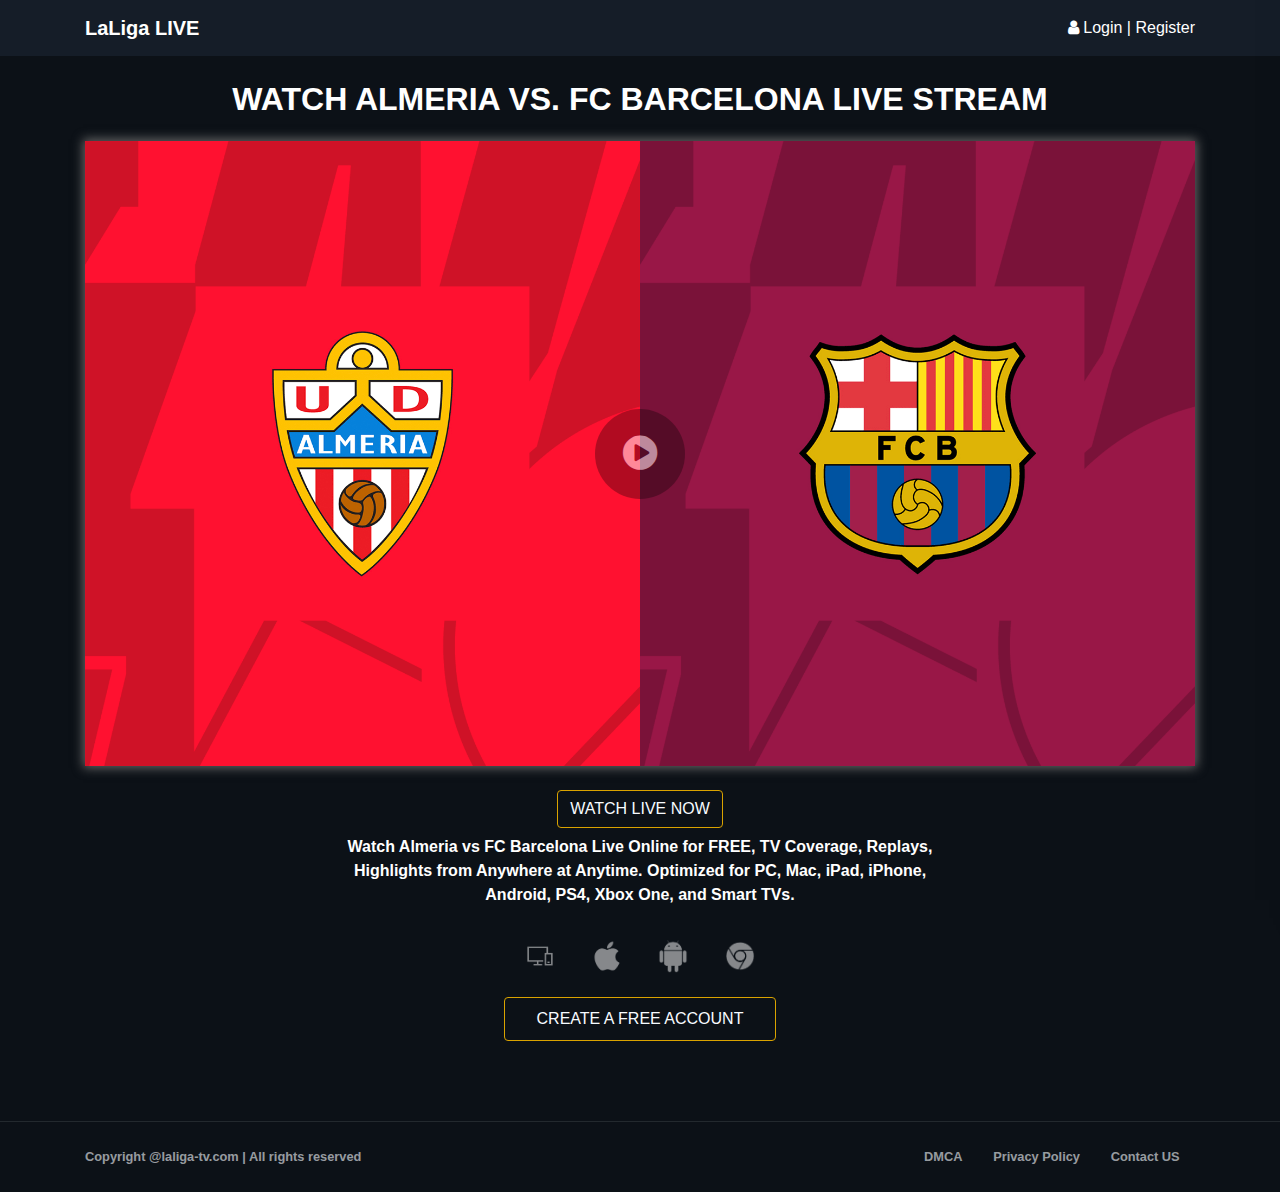
==== commit d8292d9a: "Update index.html" ====
--- a/index.html
+++ b/index.html
@@ -47,7 +47,6 @@
       <div class="header">
 	  <br>
         <h2 class="text-center"><b style="color: White;">WATCH ALMERIA VS. FC BARCELONA LIVE STREAM</h2>
-	  <br>
       </div>
       <div class="video_section" id="video">
 	  	<center><img class="img img-fluid" src="main.jpg"></center>
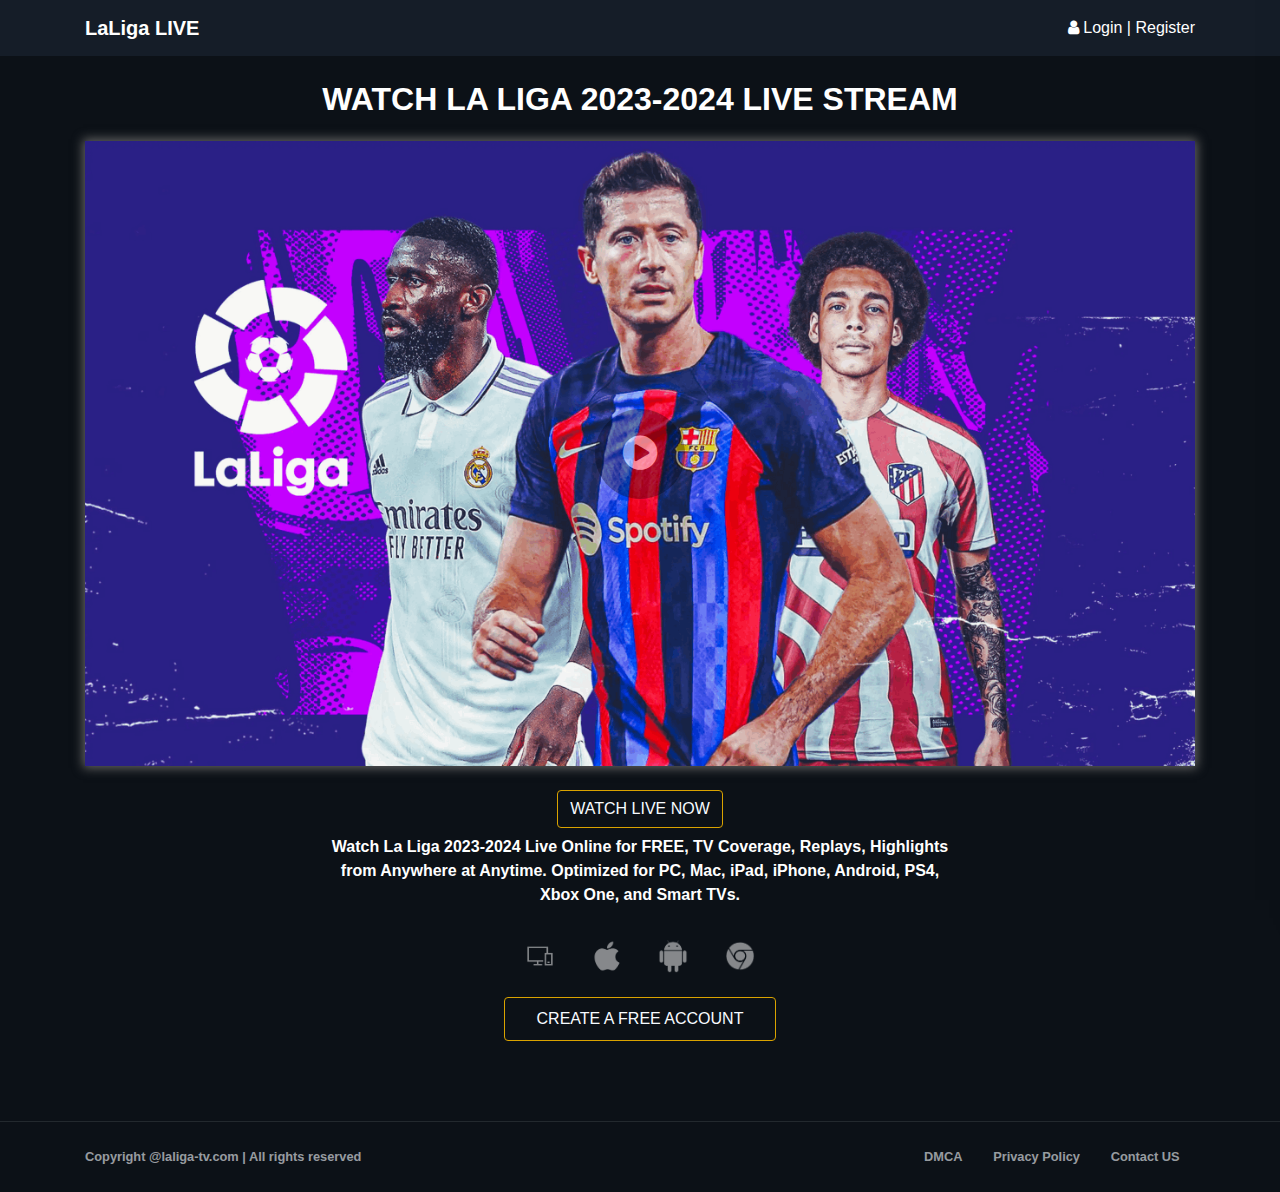
==== commit 451306d1: "update" ====
--- a/index.html
+++ b/index.html
@@ -11,8 +11,8 @@
 	<link href="https://i.imgur.com/YObo4dq.png" rel="icon" type="image/ico">
 	<link href="https://i.imgur.com/YObo4dq.png" rel="icon" type="image/png">
 
-    <title>STREAM ALMERIA VS FC BARCELONA LIVE</title>
-    <meta name="description" content="Watch Almeria vs FC Barcelona Online Without Buffering. Support Android, iPhone, iPad, Tablet." />
+    <title>STREAM LA LIGA 2023-2024 LIVE</title>
+    <meta name="description" content="Watch LA LIGA 2023-2024 Online Without Buffering. Support Android, iPhone, iPad, Tablet." />
 
     <!-- Bootstrap core CSS -->
     <link href="assets/css/bootstrap.min.css" rel="stylesheet">
@@ -46,7 +46,7 @@
   <div class="container">
       <div class="header">
 	  <br>
-        <h2 class="text-center"><b style="color: White;">WATCH ALMERIA VS. FC BARCELONA LIVE STREAM</h2>
+        <h2 class="text-center"><b style="color: White;">WATCH LA LIGA 2023-2024 LIVE STREAM</h2>
       </div>
       <div class="video_section" id="video">
 	  	<center><img class="img img-fluid" src="main.jpg"></center>
@@ -83,7 +83,7 @@
 
            <center> <div class="col-md-7">
 			<div class="device-features__content text-left">
-				<p class="sub_headline"><center>Watch Almeria vs FC Barcelona Live Online for FREE, TV Coverage, Replays, Highlights from Anywhere at Anytime. Optimized for PC, Mac, iPad, iPhone, Android, PS4, Xbox One, and Smart TVs.<center></p>
+				<p class="sub_headline"><center>Watch La Liga 2023-2024 Live Online for FREE, TV Coverage, Replays, Highlights from Anywhere at Anytime. Optimized for PC, Mac, iPad, iPhone, Android, PS4, Xbox One, and Smart TVs.<center></p>
 				<center> <div class="device-features__brands">
 					<img class="img-fluid" width="30" src="assets/img/channels/devices_pc.png" alt="All Devices">
 					<img class="img-fluid" width="30" src="assets/img/channels/apple_pc.png" alt="iOS">
@@ -167,7 +167,7 @@
   <div class="modal-dialog modal-lg" role="document">
     <div class="modal-content">
       <div class="modal-header modal_header_info">
-        <h6 class="modal-title text-center" id="exampleModalLabel">Please Sign Up to Watch Almeria vs FC Barcelona Live Stream Free For Free</h6>
+        <h6 class="modal-title text-center" id="exampleModalLabel">Please Sign Up to Watch La Liga 2023-2024 Live Stream Free For Free</h6>
         <button type="button" class="close" data-dismiss="modal" aria-label="Close">
           <span aria-hidden="true">&times;</span>
         </button>
@@ -193,11 +193,11 @@
 				<div class="list-group">
 					<div class="list-group-item modal-list">
 						<h6 class="list-group-item-heading"><i class="fa fa-film biru fa-fw"></i> High Quality Streaming</h6>
-						<p class="list-group-item-text">Almeria vs FC Barcelona live stream are available in the HD Quality or even higher!</p>
+						<p class="list-group-item-text">La Liga 2023-2024 live stream are available in the HD Quality or even higher!</p>
 					</div>
 					<div class="list-group-item modal-list">
 						<h6 class="list-group-item-heading"><i class="fa fa-youtube-play pink fa-fw"></i> Watch Without Limits</h6>
-						<p class="list-group-item-text">You will get access to all Almeria vs FC Barcelona stream without any limits.</p>
+						<p class="list-group-item-text">You will get access to all La Liga 2023-2024 stream without any limits.</p>
 					</div>
 					<div class="list-group-item modal-list">
 						<h6 class="list-group-item-heading"><i class="fa fa-ban coklat fa-fw"></i> No Ads, 100% Free Advertising</h6>
